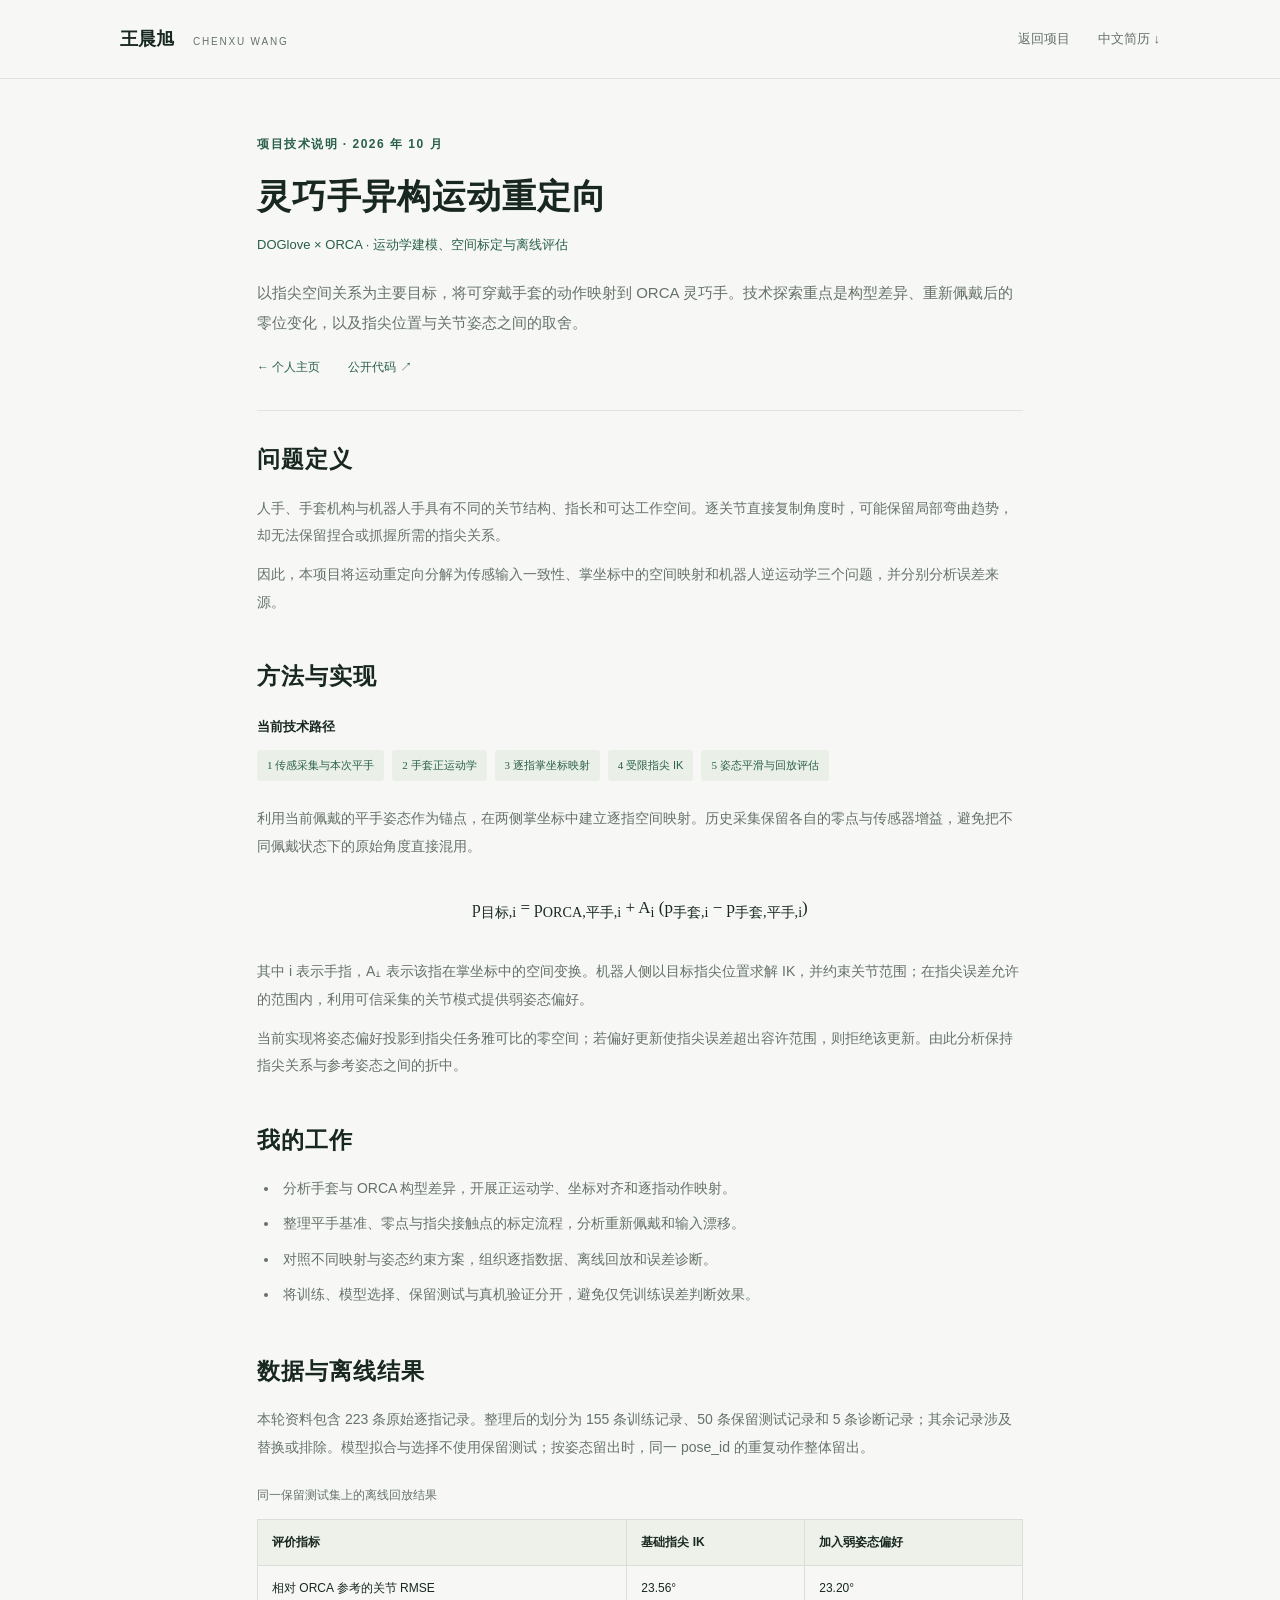
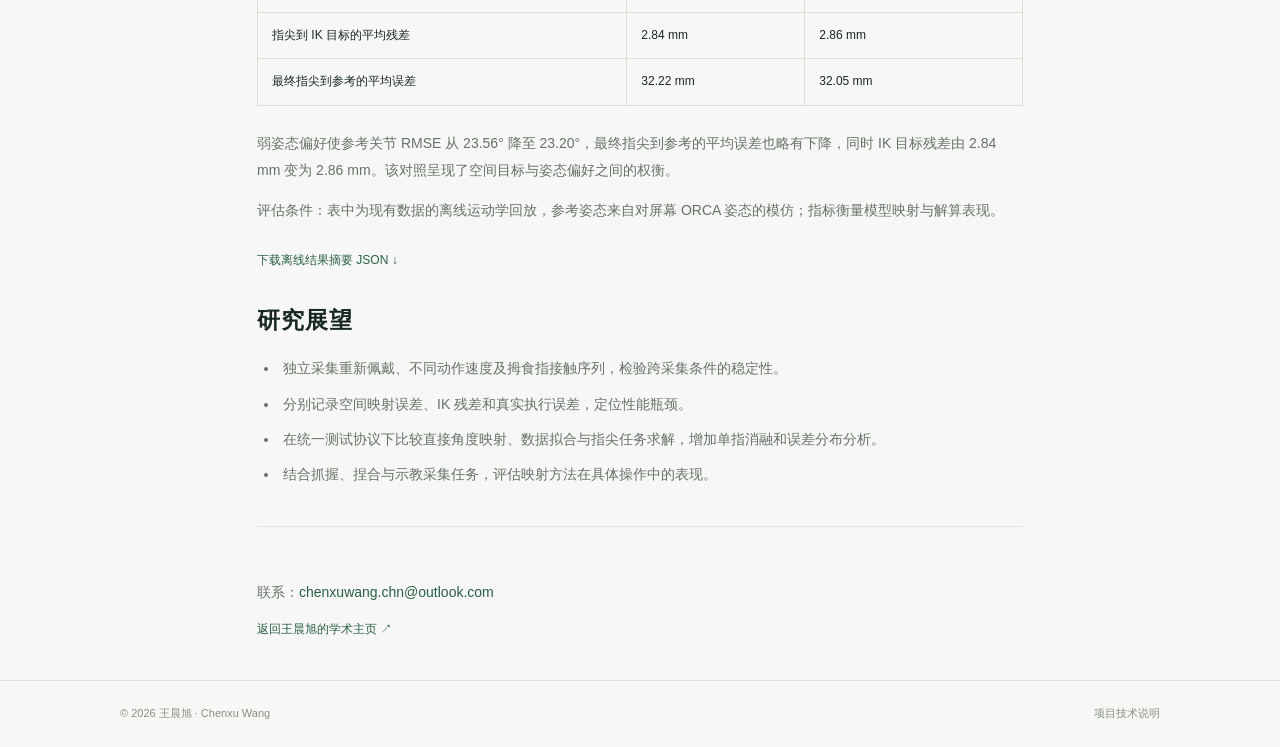
==== projects/dexterity.html @ 7e5b9cc9 "Expand academic portfolio with research notes and public source links" ====
<!doctype html><html lang="zh-CN"><head><meta charset="utf-8"><meta name="viewport" content="width=device-width,initial-scale=1"><title>灵巧手异构运动重定向 | 王晨旭</title><meta name="description" content="以指尖空间关系为主要目标，将可穿戴手套的动作映射到 ORCA 灵巧手。技术探索重点是构型差异、重新佩戴后的零位变化，以及指尖位置与关节姿态之间的取舍。"><link rel="stylesheet" href="../assets/style.css"><link rel="icon" href="../favicon.svg"><link rel="canonical" href="https://lucianwangchn.github.io/projects/dexterity.html"></head><body class="technical-page"><a class="skip-link" href="#main">跳转到正文</a><header><div class="container navigation"><a class="brand" href="../index.html">王晨旭 <span>CHENXU WANG</span></a><nav aria-label="项目导航"><a href="../index.html#projects">返回项目</a><a href="../Chenxu_Wang_Academic_CV.pdf" download="王晨旭_中文简历.pdf">中文简历 ↓</a></nav></div></header><main class="note-container" id="main"><div class="note-heading"><p class="eyebrow">项目技术说明 · 2026 年 10 月</p><h1>灵巧手异构运动重定向</h1><p class="note-subtitle">DOGlove × ORCA · 运动学建模、空间标定与离线评估</p><p class="note-abstract">以指尖空间关系为主要目标，将可穿戴手套的动作映射到 ORCA 灵巧手。技术探索重点是构型差异、重新佩戴后的零位变化，以及指尖位置与关节姿态之间的取舍。</p><div class="note-links"><a href="../index.html#projects">← 个人主页</a><a href="https://github.com/LucianWangChn/doglove-orca-retargeting" target="_blank" rel="noopener noreferrer">公开代码 ↗</a></div></div><section class="note-section"><h2>问题定义</h2><p>人手、手套机构与机器人手具有不同的关节结构、指长和可达工作空间。逐关节直接复制角度时，可能保留局部弯曲趋势，却无法保留捏合或抓握所需的指尖关系。</p><p>因此，本项目将运动重定向分解为传感输入一致性、掌坐标中的空间映射和机器人逆运动学三个问题，并分别分析误差来源。</p></section><section class="note-section"><h2>方法与实现</h2><div class="method-flow"><h3>当前技术路径</h3><ol><li>传感采集与本次平手</li><li>手套正运动学</li><li>逐指掌坐标映射</li><li>受限指尖 IK</li><li>姿态平滑与回放评估</li></ol></div><p>利用当前佩戴的平手姿态作为锚点，在两侧掌坐标中建立逐指空间映射。历史采集保留各自的零点与传感器增益，避免把不同佩戴状态下的原始角度直接混用。</p><div class="equation" aria-label="目标指尖等于机器人平手指尖加上线性变换后的手套指尖位移">p<sub>目标,i</sub> = p<sub>ORCA,平手,i</sub> + A<sub>i</sub> (p<sub>手套,i</sub> − p<sub>手套,平手,i</sub>)</div><p>其中 i 表示手指，Aᵢ 表示该指在掌坐标中的空间变换。机器人侧以目标指尖位置求解 IK，并约束关节范围；在指尖误差允许的范围内，利用可信采集的关节模式提供弱姿态偏好。</p><p>当前实现将姿态偏好投影到指尖任务雅可比的零空间；若偏好更新使指尖误差超出容许范围，则拒绝该更新。由此分析保持指尖关系与参考姿态之间的折中。</p></section><section class="note-section"><h2>我的工作</h2><ul><li>分析手套与 ORCA 构型差异，开展正运动学、坐标对齐和逐指动作映射。</li><li>整理平手基准、零点与指尖接触点的标定流程，分析重新佩戴和输入漂移。</li><li>对照不同映射与姿态约束方案，组织逐指数据、离线回放和误差诊断。</li><li>将训练、模型选择、保留测试与真机验证分开，避免仅凭训练误差判断效果。</li></ul></section><section class="note-section"><h2>数据与离线结果</h2><p>本轮资料包含 223 条原始逐指记录。整理后的划分为 155 条训练记录、50 条保留测试记录和 5 条诊断记录；其余记录涉及替换或排除。模型拟合与选择不使用保留测试；按姿态留出时，同一 pose_id 的重复动作整体留出。</p><div class="table-wrap"><table><caption>同一保留测试集上的离线回放结果</caption><thead><tr><th scope="col">评价指标</th><th scope="col">基础指尖 IK</th><th scope="col">加入弱姿态偏好</th></tr></thead><tbody><tr><th scope="row">相对 ORCA 参考的关节 RMSE</th><td>23.56°</td><td>23.20°</td></tr><tr><th scope="row">指尖到 IK 目标的平均残差</th><td>2.84 mm</td><td>2.86 mm</td></tr><tr><th scope="row">最终指尖到参考的平均误差</th><td>32.22 mm</td><td>32.05 mm</td></tr></tbody></table></div><p>弱姿态偏好使参考关节 RMSE 从 23.56° 降至 23.20°，最终指尖到参考的平均误差也略有下降，同时 IK 目标残差由 2.84 mm 变为 2.86 mm。该对照呈现了空间目标与姿态偏好之间的权衡。</p><p>评估条件：表中为现有数据的离线运动学回放，参考姿态来自对屏幕 ORCA 姿态的模仿；指标衡量模型映射与解算表现。</p><a class="text-link" href="dexterity-results.json" download>下载离线结果摘要 JSON ↓</a></section><section class="note-section"><h2>研究展望</h2><ul><li>独立采集重新佩戴、不同动作速度及拇食指接触序列，检验跨采集条件的稳定性。</li><li>分别记录空间映射误差、IK 残差和真实执行误差，定位性能瓶颈。</li><li>在统一测试协议下比较直接角度映射、数据拟合与指尖任务求解，增加单指消融和误差分布分析。</li><li>结合抓握、捏合与示教采集任务，评估映射方法在具体操作中的表现。</li></ul></section><section class="note-section note-end"><p>联系：<a href="mailto:chenxuwang.chn@outlook.com">chenxuwang.chn@outlook.com</a></p><a href="../index.html">返回王晨旭的学术主页 ↗</a></section></main><footer><div class="container"><span>© 2026 王晨旭 · Chenxu Wang</span><span>项目技术说明</span></div></footer></body></html>
---- assets/style.css ----
:root{--bg:#f7f8f5;--paper:#fff;--ink:#182820;--muted:#657169;--green:#295f49;--line:#dfe5de;--soft:#eaf0e8;--serif:"Noto Serif SC","Songti SC","SimSun",serif;--sans:"Microsoft YaHei","PingFang SC",-apple-system,BlinkMacSystemFont,"Segoe UI",sans-serif}
*{box-sizing:border-box}html{scroll-behavior:smooth;scroll-padding-top:100px}body{margin:0;color:var(--ink);background:var(--bg);font:15px/1.8 var(--sans);-webkit-font-smoothing:antialiased}a{color:var(--green);text-decoration:none}a:hover{color:#173e2f}a:focus-visible,summary:focus-visible{outline:3px solid #6b917a;outline-offset:5px}img{display:block;max-width:100%}.container{max-width:1136px;margin:auto;padding:0 48px}.skip-link{position:fixed;top:-80px;left:12px;padding:8px 18px;background:#fff;z-index:30}.skip-link:focus{top:12px}header{position:sticky;top:0;z-index:20;background:rgba(247,248,245,.96);border-bottom:1px solid var(--line);backdrop-filter:blur(14px)}.navigation{height:78px;display:flex;align-items:center;justify-content:space-between;gap:25px}.brand{font-size:18px;font-weight:700;color:var(--ink);white-space:nowrap}.brand span{font-size:10px;font-weight:500;letter-spacing:1.8px;margin-left:14px;color:var(--muted)}nav{display:flex;gap:28px;align-items:center}nav a{font-size:13px;color:var(--muted)}.nav-cv{border:1px solid #bccbbf;padding:6px 13px;border-radius:4px;color:var(--green)}
.hero{display:grid;grid-template-columns:minmax(0,1fr) 224px;gap:80px;align-items:center;padding:76px 0 52px}.eyebrow{font-size:12px;font-weight:600;color:var(--green);letter-spacing:1.5px;margin:0 0 16px}.hero .eyebrow{display:flex;align-items:center;gap:9px}.status-dot{height:7px;width:7px;border-radius:100%;background:#427d57}h1{font:600 clamp(45px,5vw,62px)/1.25 var(--serif);letter-spacing:3px;margin:0 0 26px}h1 span{display:block;font:400 18px/1.4 Georgia,serif;letter-spacing:1px;margin-top:14px;color:var(--muted)}.hero-title{font-size:20px;line-height:1.6;font-weight:500;margin:0 0 14px}.intro{max-width:590px;color:var(--muted);margin:0;line-height:1.95}.interest-tags{display:flex;flex-wrap:wrap;gap:10px;margin:22px 0 30px}.interest-tags span{font-size:12px;padding:3px 11px;border-radius:3px;background:var(--soft);color:#4b6453}.hero-actions{display:flex;gap:12px;align-items:center;flex-wrap:wrap}.button{display:inline-flex;align-items:center;justify-content:center;gap:24px;min-height:45px;padding:8px 19px;border:1px solid #c8d3c8;border-radius:4px;font-size:13px;font-weight:500;transition:background .2s}.button:hover{background:#eaf0e8}.primary{background:var(--green);border-color:var(--green);color:white}.primary:hover{background:#1c4936;color:white}.email-link{font-size:13px;margin-left:7px}.portrait{margin:0;align-self:center}.portrait img{width:224px;height:290px;object-fit:cover;object-position:center 15%;border-radius:5px;filter:saturate(.85)}.portrait figcaption{display:flex;justify-content:space-between;font-size:10px;color:var(--muted);padding-top:12px;letter-spacing:1px}
.academic-strip{display:grid;grid-template-columns:repeat(3,1fr);padding:24px 0;border-top:1px solid var(--line);border-bottom:1px solid var(--line)}.academic-strip>div{padding-left:38px;border-left:1px solid var(--line)}.academic-strip>div:first-child{padding-left:0;border-left:0}.academic-strip strong{font:500 35px/1.3 Georgia,serif;color:var(--green)}.academic-strip strong span{font-size:19px;color:#7b867b}.academic-strip p{font-size:12px;color:var(--muted);margin:7px 0 0;letter-spacing:.5px}
.section{padding:68px 0 0;scroll-margin-top:100px}.section-heading{margin-bottom:28px}.section-heading .eyebrow{margin-bottom:10px}h2{font:600 28px/1.45 var(--serif);letter-spacing:1px;margin:0}h3{font-size:17px;font-weight:600;line-height:1.6;margin:0}.about-section{display:grid;grid-template-columns:34% 1fr;gap:40px}.about-copy p{color:var(--muted);margin:0 0 14px;line-height:1.95}.education-line{display:flex;justify-content:space-between;align-items:start;border-bottom:1px solid var(--line);padding-bottom:20px;gap:20px}.education-line p{color:var(--muted);margin:4px 0 0;font-size:13px}.education-line>span{font-size:12px;color:var(--muted);padding-top:4px}.study-grid{display:grid;grid-template-columns:1fr .8fr 1.25fr;gap:30px;padding-top:24px}.study-grid h3{font-size:13px}.study-grid p{font-size:13px;color:var(--muted);margin:8px 0 0;line-height:1.95}.study-grid strong{color:var(--ink);font-weight:600}.inline-heading{display:flex;justify-content:space-between;align-items:end;gap:20px}.section-note{font-size:12px;color:var(--muted);margin:0 0 5px}
.projects{display:grid;grid-template-columns:1fr 1fr;gap:24px}.project{border:1px solid var(--line);background:var(--paper);border-radius:6px;overflow:hidden;min-width:0}.project-media{background:#e6ebe4;overflow:hidden;aspect-ratio:16/10}.project-media img{height:100%;width:100%;object-fit:cover;transition:transform .3s}.project:hover .project-media img{transform:scale(1.025)}.project-body{padding:26px 28px}.project-top{display:flex;justify-content:space-between;gap:10px;align-items:center;margin-bottom:10px}.category{font-size:11px;color:var(--green);letter-spacing:.5px}.project-number{font:13px Georgia,serif;color:#9ca99d}.project h3{font-size:23px;font-family:var(--serif)}.project-subtitle{font-size:12px;color:#879287;margin:4px 0 14px}.award{display:inline-block;padding:3px 9px;background:#f2eedf;color:#76613a;border-radius:3px;font-size:11px;line-height:1.75}.research-status{font-size:11px;color:var(--green)}.project-description{font-size:13px;line-height:1.95;color:var(--muted);margin:18px 0 13px}.tech{font-size:11px;line-height:1.9;color:#7a8a7d;margin:0}details{border-top:1px solid #edf0eb;padding-top:12px;margin-top:17px}summary{font-size:12px;color:var(--green);cursor:pointer}details p{font-size:12px;color:var(--muted);line-height:1.9;margin:12px 0 0}.text-link{display:inline-block;font-size:12px;margin-top:14px}.project:first-child{grid-column:1/-1;display:grid;grid-template-columns:36% 1fr}.project:first-child .project-media{aspect-ratio:auto;background:#19221e;min-height:438px;display:flex;align-items:center;justify-content:center}.project:first-child .project-media img{object-fit:contain;width:100%;height:438px}.project:first-child .project-body{display:flex;flex-direction:column;justify-content:center;padding:36px 42px}.project:first-child h3{font-size:29px}.project:first-child .project-description{font-size:14px}.project:first-child:hover .project-media img{transform:none}
.honor-list{border-top:1px solid var(--line)}.honor-row{display:grid;grid-template-columns:85px minmax(0,1fr) 65px;gap:25px;align-items:center;padding:24px 0;border-bottom:1px solid var(--line)}.honor-row h3{font-size:15px}.honor-row p{font-size:12px;color:var(--muted);line-height:1.9;margin:5px 0 0}.honor-row>strong{font-size:14px;font-weight:600;text-align:right;color:var(--green)}.honor-level{font-size:11px;color:var(--muted);border:1px solid #d7dfd4;border-radius:3px;padding:3px 9px;justify-self:start}.national{color:#7a6238;border-color:#ddd1b4;background:#f6f1e4}.competition-progress{display:flex;gap:25px;align-items:start;padding-top:28px}.progress-label{color:var(--green);background:var(--soft);padding:3px 9px;font-size:11px;border-radius:3px;white-space:nowrap}.competition-progress h3{font-size:15px}.competition-progress p{margin:5px 0 0;color:var(--muted);font-size:12px}.contact-section{margin-top:74px;padding:42px 0;display:flex;align-items:center;justify-content:space-between;gap:35px;border-top:1px solid var(--line)}.contact-section h2{font-size:22px;margin-bottom:15px}.contact-email{font-size:13px;overflow-wrap:anywhere}.download-links{display:flex;flex-direction:column;align-items:start;flex-shrink:0}.download-links .text-link{margin-top:10px}footer{border-top:1px solid var(--line);font-size:11px;color:#859083}footer .container{display:flex;justify-content:space-between;gap:20px;padding-top:23px;padding-bottom:23px}
@media(min-width:1400px){.hero{padding-top:90px;padding-bottom:64px}}@media(max-width:900px){.container{padding:0 30px}.hero{gap:38px;grid-template-columns:minmax(0,1fr) 190px}.portrait img{width:190px;height:260px}.brand span{display:none}nav{gap:20px}.about-section{grid-template-columns:1fr;gap:0}.study-grid{grid-template-columns:1fr 1fr}.study-grid>div:last-child{grid-column:1/-1}.project-body{padding:22px}.project:first-child .project-body{padding:30px}.honor-row{gap:16px}.contact-section h2{font-size:20px}}
@media(max-width:600px){html{scroll-padding-top:105px}.container{padding:0 22px}.navigation{height:auto;min-height:92px;flex-direction:column;justify-content:center;gap:8px;padding-top:10px;padding-bottom:10px}.brand{font-size:17px}.brand span{display:inline;font-size:9px}nav{gap:21px;width:100%;justify-content:center}nav a{font-size:12px}.nav-cv{padding:3px 9px}.hero{padding:38px 0 30px;grid-template-columns:minmax(0,1fr) 82px;gap:12px;align-items:start}.hero-copy{grid-column:1/-1;grid-row:1}.hero .eyebrow{font-size:10px;letter-spacing:.6px;max-width:calc(100% - 90px)}h1{font-size:43px;margin-bottom:32px;max-width:calc(100% - 90px)}h1 span{font-size:14px;margin-top:10px}.portrait{grid-row:1;grid-column:2;margin-top:35px;align-self:start;z-index:1}.portrait img{width:82px;height:106px}.portrait figcaption{display:none}.hero-title{font-size:17px}.intro{font-size:13px}.interest-tags{gap:7px;margin:18px 0 22px}.interest-tags span{font-size:10px;padding:3px 8px}.hero-actions{gap:9px}.button{font-size:12px;padding:7px 13px;gap:17px;min-height:41px}.email-link{margin-left:0;font-size:12px}.academic-strip{padding:19px 0;gap:10px}.academic-strip>div{padding-left:12px}.academic-strip strong{font-size:26px}.academic-strip strong span{font-size:12px}.academic-strip p{font-size:10px;letter-spacing:0;line-height:1.6;min-height:32px}.section{padding-top:43px}.section-heading{margin-bottom:20px}.eyebrow{font-size:10px;margin-bottom:10px}h2{font-size:24px}.about-copy p{font-size:13px}.education-line{flex-direction:column;gap:6px}.study-grid{gap:18px}.study-grid p{font-size:12px}.inline-heading{display:block}.section-note{margin-top:10px;font-size:11px}.projects{grid-template-columns:1fr;gap:20px}.project:first-child{display:block}.project:first-child .project-media{min-height:0;height:350px}.project:first-child .project-media img{height:350px;width:100%;object-fit:contain}.project:first-child .project-body{padding:24px}.project:first-child h3{font-size:24px}.project:first-child .project-description{font-size:13px}.project-body{padding:24px}.project h3{font-size:22px}.honor-row{grid-template-columns:70px minmax(0,1fr) 47px;gap:10px;padding:20px 0}.honor-row h3{font-size:13px}.honor-row p{font-size:11px}.honor-row>strong{font-size:12px}.honor-level{font-size:10px;padding:3px 6px}.competition-progress{gap:15px}.competition-progress h3{font-size:13px}.competition-progress p{font-size:11px}.contact-section{flex-direction:column;align-items:start;margin-top:48px;padding:30px 0;gap:22px}.contact-section h2{font-size:20px}.contact-email{font-size:12px}.download-links{width:100%}footer .container{font-size:10px;padding-top:18px;padding-bottom:18px}}
@media(prefers-reduced-motion:reduce){html{scroll-behavior:auto}*{transition:none!important}}
.academic-honor{display:flex;gap:22px;align-items:center;margin-bottom:22px}.academic-honor h3{font-size:17px}
.research-intro{font-size:13px;color:var(--muted);margin:-6px 0 24px}.research-grid{display:grid;grid-template-columns:repeat(3,minmax(0,1fr));gap:28px}.research-grid article{border-top:2px solid #c6d5c8;padding-top:17px}.research-grid h3{font-size:15px}.research-grid p{font-size:13px;line-height:1.95;color:var(--muted);margin:12px 0}.research-grid span{font-size:11px;color:var(--green)}.technical-link{margin-right:22px}.source-link{margin-right:20px}.additional-honors{margin-top:18px;border-top:0}.additional-honors summary{font-size:13px}.additional-honors ul{list-style:none;margin:18px 0 8px;padding:0}.additional-honors li{display:flex;justify-content:space-between;gap:24px;padding:9px 0;font-size:12px;color:var(--muted);border-bottom:1px solid #e7ebe4}.additional-honors strong{font-weight:500;white-space:nowrap;color:var(--green)}.note-container{max-width:850px;padding:0 42px;margin:auto}.note-heading{padding:55px 0 32px;border-bottom:1px solid var(--line)}.note-heading h1{font:600 34px/1.45 var(--serif);letter-spacing:1px;margin:0 0 12px;max-width:none}.note-subtitle{font-size:13px;color:var(--green);margin:0 0 22px}.note-abstract{font-size:15px;color:var(--muted);line-height:1.95}.note-links{display:flex;gap:28px;font-size:12px;margin-top:20px}.note-section{padding:32px 0 0}.note-section h2{font-size:23px;margin-bottom:18px}.note-section>p,.note-section li{font-size:14px;color:var(--muted);line-height:1.95}.note-section p{margin:12px 0}.note-section ul{padding-left:22px}.note-section li{padding-left:4px;margin:8px 0}.method-flow{margin:24px 0}.method-flow h3{font-size:13px;margin-bottom:12px}.method-flow ol{display:flex;flex-wrap:wrap;list-style:none;gap:8px;padding:0;margin:0;counter-reset:method}.method-flow li{counter-increment:method;padding:5px 10px;background:var(--soft);border-radius:3px;color:var(--green);font-size:11px;margin:0}.method-flow li:before{content:counter(method) '  ';font:11px Georgia,serif}.equation{font:17px/1.9 Georgia,var(--serif);padding:20px 0;text-align:center;overflow-wrap:anywhere}.table-wrap{overflow:auto;margin:24px 0}.table-wrap table{border-collapse:collapse;width:100%;font-size:12px;text-align:left}.table-wrap caption{text-align:left;font-size:12px;color:var(--muted);padding-bottom:12px}.table-wrap th,.table-wrap td{border:1px solid #d9ded6;padding:12px 14px}.table-wrap thead{background:#edf1e9}.table-wrap tbody th{font-weight:400}.table-wrap tbody td{white-space:nowrap}.note-end{padding:40px 0;border-top:1px solid var(--line);margin-top:38px;font-size:12px}
@media(max-width:600px){.research-grid{grid-template-columns:1fr;gap:22px}.research-grid h3{font-size:14px}.additional-honors li{font-size:11px;gap:12px}.additional-honors li span{flex:1;min-width:0}.note-container{padding:0 22px}.note-heading{padding-top:32px}.note-heading h1{font-size:27px;max-width:none}.note-subtitle{font-size:11px}.note-abstract{font-size:13px}.note-section h2{font-size:21px}.note-section>p,.note-section li{font-size:13px}.equation{font-size:14px;text-align:left}.table-wrap th,.table-wrap td{padding:9px 8px;font-size:10px}.method-flow li{font-size:10px}.hero-title{font-size:15px;line-height:1.8}}
@media print{header,.hero-actions,.download-links,footer,.contact-section{display:none}body{background:#fff}.container{max-width:none;padding:0}.hero{padding-top:0}.section{padding-top:24px}.project{break-inside:avoid}.project-media{max-height:160px}.project:first-child .project-media,.project:first-child .project-media img{height:230px;min-height:0}details{display:none}a{color:inherit}}
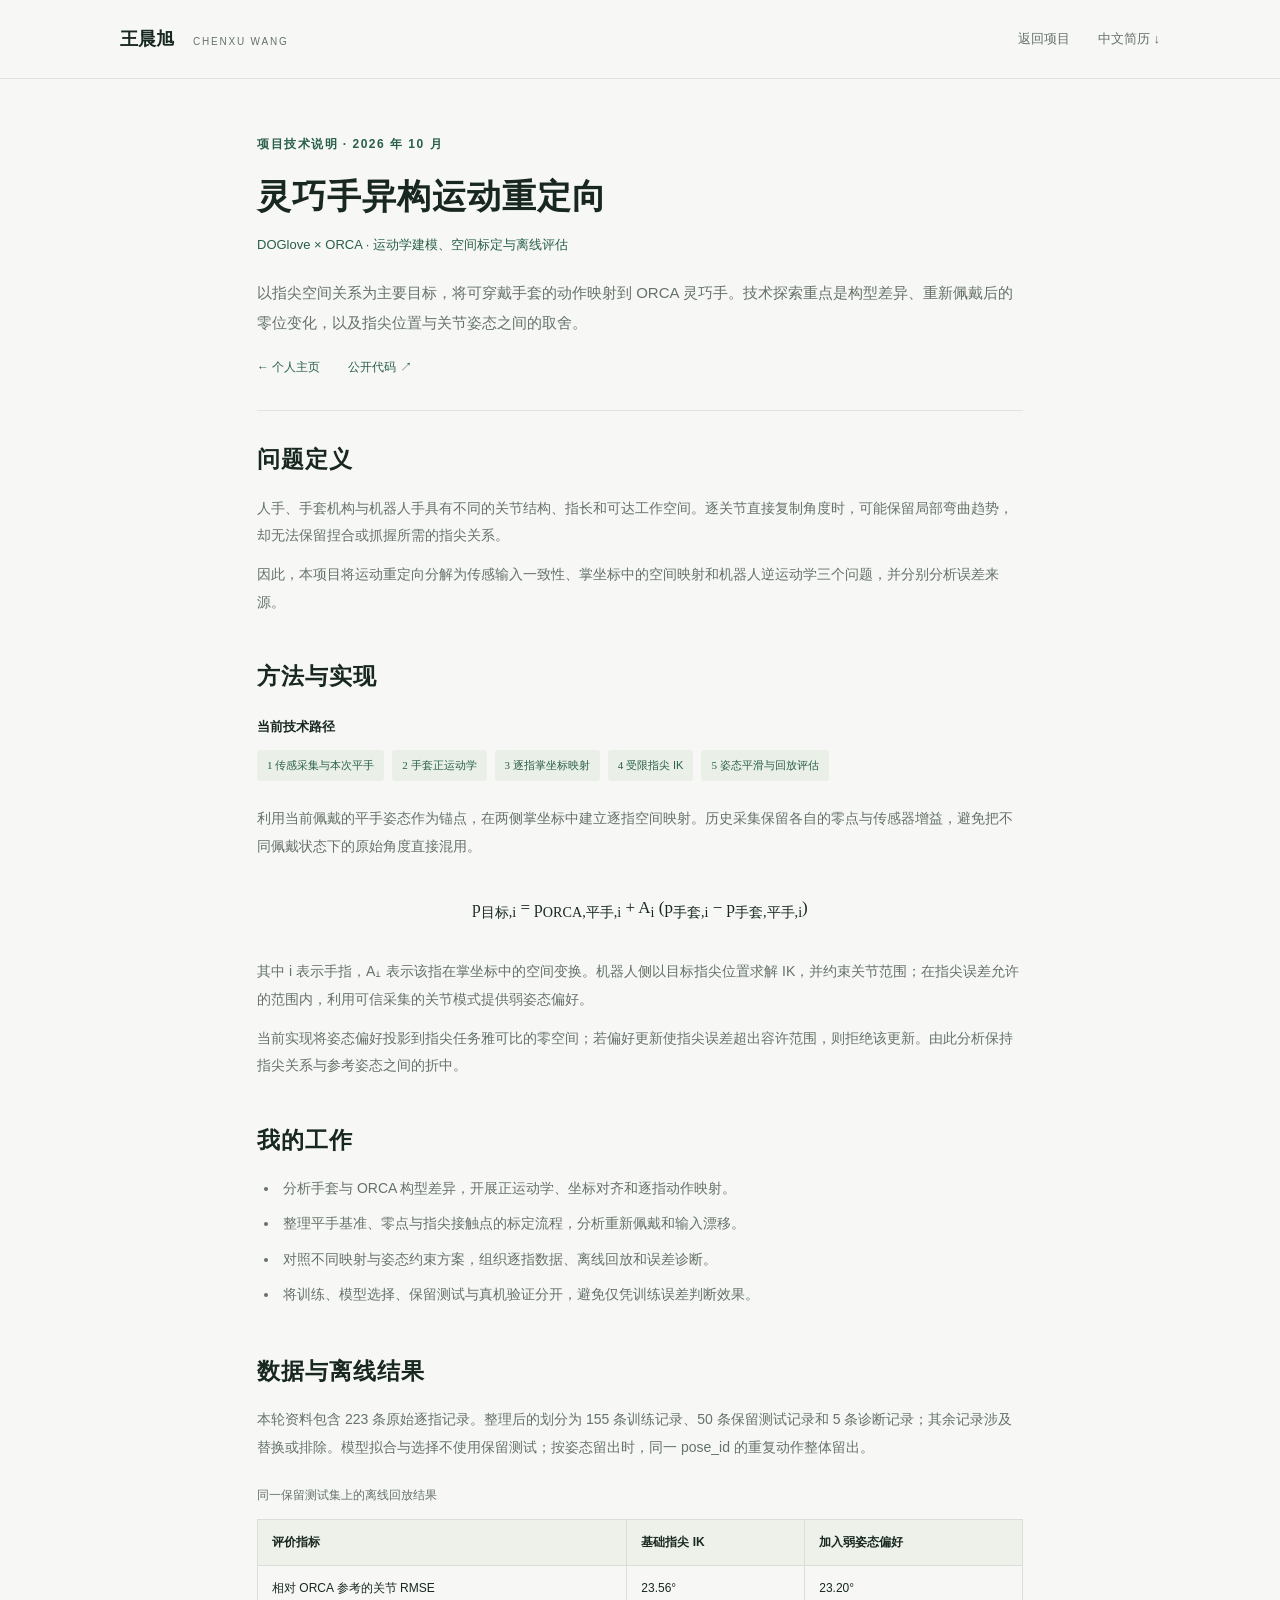
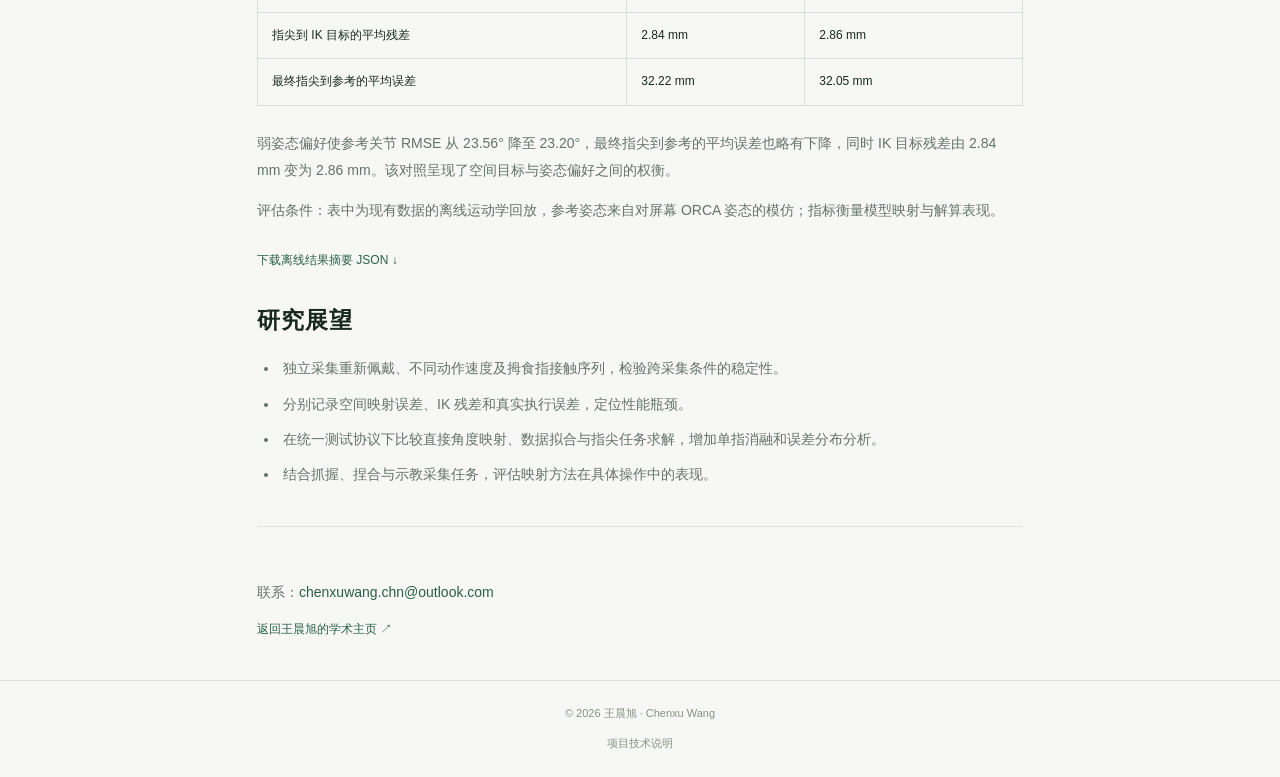
==== commit 16fb536b: "feat: publish selected resume PDF and refresh download links" ====
--- a/projects/dexterity.html
+++ b/projects/dexterity.html
@@ -1 +1 @@
-<!doctype html><html lang="zh-CN"><head><meta charset="utf-8"><meta name="viewport" content="width=device-width,initial-scale=1"><title>灵巧手异构运动重定向 | 王晨旭</title><meta name="description" content="以指尖空间关系为主要目标，将可穿戴手套的动作映射到 ORCA 灵巧手。技术探索重点是构型差异、重新佩戴后的零位变化，以及指尖位置与关节姿态之间的取舍。"><link rel="stylesheet" href="../assets/style.css"><link rel="icon" href="../favicon.svg"><link rel="canonical" href="https://lucianwangchn.github.io/projects/dexterity.html"></head><body class="technical-page"><a class="skip-link" href="#main">跳转到正文</a><header><div class="container navigation"><a class="brand" href="../index.html">王晨旭 <span>CHENXU WANG</span></a><nav aria-label="项目导航"><a href="../index.html#projects">返回项目</a><a href="../Chenxu_Wang_Academic_CV.pdf" download="王晨旭_中文简历.pdf">中文简历 ↓</a></nav></div></header><main class="note-container" id="main"><div class="note-heading"><p class="eyebrow">项目技术说明 · 2026 年 10 月</p><h1>灵巧手异构运动重定向</h1><p class="note-subtitle">DOGlove × ORCA · 运动学建模、空间标定与离线评估</p><p class="note-abstract">以指尖空间关系为主要目标，将可穿戴手套的动作映射到 ORCA 灵巧手。技术探索重点是构型差异、重新佩戴后的零位变化，以及指尖位置与关节姿态之间的取舍。</p><div class="note-links"><a href="../index.html#projects">← 个人主页</a><a href="https://github.com/LucianWangChn/doglove-orca-retargeting" target="_blank" rel="noopener noreferrer">公开代码 ↗</a></div></div><section class="note-section"><h2>问题定义</h2><p>人手、手套机构与机器人手具有不同的关节结构、指长和可达工作空间。逐关节直接复制角度时，可能保留局部弯曲趋势，却无法保留捏合或抓握所需的指尖关系。</p><p>因此，本项目将运动重定向分解为传感输入一致性、掌坐标中的空间映射和机器人逆运动学三个问题，并分别分析误差来源。</p></section><section class="note-section"><h2>方法与实现</h2><div class="method-flow"><h3>当前技术路径</h3><ol><li>传感采集与本次平手</li><li>手套正运动学</li><li>逐指掌坐标映射</li><li>受限指尖 IK</li><li>姿态平滑与回放评估</li></ol></div><p>利用当前佩戴的平手姿态作为锚点，在两侧掌坐标中建立逐指空间映射。历史采集保留各自的零点与传感器增益，避免把不同佩戴状态下的原始角度直接混用。</p><div class="equation" aria-label="目标指尖等于机器人平手指尖加上线性变换后的手套指尖位移">p<sub>目标,i</sub> = p<sub>ORCA,平手,i</sub> + A<sub>i</sub> (p<sub>手套,i</sub> − p<sub>手套,平手,i</sub>)</div><p>其中 i 表示手指，Aᵢ 表示该指在掌坐标中的空间变换。机器人侧以目标指尖位置求解 IK，并约束关节范围；在指尖误差允许的范围内，利用可信采集的关节模式提供弱姿态偏好。</p><p>当前实现将姿态偏好投影到指尖任务雅可比的零空间；若偏好更新使指尖误差超出容许范围，则拒绝该更新。由此分析保持指尖关系与参考姿态之间的折中。</p></section><section class="note-section"><h2>我的工作</h2><ul><li>分析手套与 ORCA 构型差异，开展正运动学、坐标对齐和逐指动作映射。</li><li>整理平手基准、零点与指尖接触点的标定流程，分析重新佩戴和输入漂移。</li><li>对照不同映射与姿态约束方案，组织逐指数据、离线回放和误差诊断。</li><li>将训练、模型选择、保留测试与真机验证分开，避免仅凭训练误差判断效果。</li></ul></section><section class="note-section"><h2>数据与离线结果</h2><p>本轮资料包含 223 条原始逐指记录。整理后的划分为 155 条训练记录、50 条保留测试记录和 5 条诊断记录；其余记录涉及替换或排除。模型拟合与选择不使用保留测试；按姿态留出时，同一 pose_id 的重复动作整体留出。</p><div class="table-wrap"><table><caption>同一保留测试集上的离线回放结果</caption><thead><tr><th scope="col">评价指标</th><th scope="col">基础指尖 IK</th><th scope="col">加入弱姿态偏好</th></tr></thead><tbody><tr><th scope="row">相对 ORCA 参考的关节 RMSE</th><td>23.56°</td><td>23.20°</td></tr><tr><th scope="row">指尖到 IK 目标的平均残差</th><td>2.84 mm</td><td>2.86 mm</td></tr><tr><th scope="row">最终指尖到参考的平均误差</th><td>32.22 mm</td><td>32.05 mm</td></tr></tbody></table></div><p>弱姿态偏好使参考关节 RMSE 从 23.56° 降至 23.20°，最终指尖到参考的平均误差也略有下降，同时 IK 目标残差由 2.84 mm 变为 2.86 mm。该对照呈现了空间目标与姿态偏好之间的权衡。</p><p>评估条件：表中为现有数据的离线运动学回放，参考姿态来自对屏幕 ORCA 姿态的模仿；指标衡量模型映射与解算表现。</p><a class="text-link" href="dexterity-results.json" download>下载离线结果摘要 JSON ↓</a></section><section class="note-section"><h2>研究展望</h2><ul><li>独立采集重新佩戴、不同动作速度及拇食指接触序列，检验跨采集条件的稳定性。</li><li>分别记录空间映射误差、IK 残差和真实执行误差，定位性能瓶颈。</li><li>在统一测试协议下比较直接角度映射、数据拟合与指尖任务求解，增加单指消融和误差分布分析。</li><li>结合抓握、捏合与示教采集任务，评估映射方法在具体操作中的表现。</li></ul></section><section class="note-section note-end"><p>联系：<a href="mailto:chenxuwang.chn@outlook.com">chenxuwang.chn@outlook.com</a></p><a href="../index.html">返回王晨旭的学术主页 ↗</a></section></main><footer><div class="container"><span>© 2026 王晨旭 · Chenxu Wang</span><span>项目技术说明</span></div></footer></body></html>+<!doctype html><html lang="zh-CN"><head><meta charset="utf-8"><meta name="viewport" content="width=device-width,initial-scale=1"><title>灵巧手异构运动重定向 | 王晨旭</title><meta name="description" content="以指尖空间关系为主要目标，将可穿戴手套的动作映射到 ORCA 灵巧手。技术探索重点是构型差异、重新佩戴后的零位变化，以及指尖位置与关节姿态之间的取舍。"><link rel="stylesheet" href="../assets/style.css"><link rel="icon" href="../favicon.svg"><link rel="canonical" href="https://lucianwangchn.github.io/projects/dexterity.html"></head><body class="technical-page"><a class="skip-link" href="#main">跳转到正文</a><header><div class="container navigation"><a class="brand" href="../index.html">王晨旭 <span>CHENXU WANG</span></a><nav aria-label="项目导航"><a href="../index.html#projects">返回项目</a><a href="../Chenxu_Wang_Academic_CV.pdf?v=20261014" download="王晨旭简历_北京理工大学.pdf">中文简历 ↓</a></nav></div></header><main class="note-container" id="main"><div class="note-heading"><p class="eyebrow">项目技术说明 · 2026 年 10 月</p><h1>灵巧手异构运动重定向</h1><p class="note-subtitle">DOGlove × ORCA · 运动学建模、空间标定与离线评估</p><p class="note-abstract">以指尖空间关系为主要目标，将可穿戴手套的动作映射到 ORCA 灵巧手。技术探索重点是构型差异、重新佩戴后的零位变化，以及指尖位置与关节姿态之间的取舍。</p><div class="note-links"><a href="../index.html#projects">← 个人主页</a><a href="https://github.com/LucianWangChn/doglove-orca-retargeting" target="_blank" rel="noopener noreferrer">公开代码 ↗</a></div></div><section class="note-section"><h2>问题定义</h2><p>人手、手套机构与机器人手具有不同的关节结构、指长和可达工作空间。逐关节直接复制角度时，可能保留局部弯曲趋势，却无法保留捏合或抓握所需的指尖关系。</p><p>因此，本项目将运动重定向分解为传感输入一致性、掌坐标中的空间映射和机器人逆运动学三个问题，并分别分析误差来源。</p></section><section class="note-section"><h2>方法与实现</h2><div class="method-flow"><h3>当前技术路径</h3><ol><li>传感采集与本次平手</li><li>手套正运动学</li><li>逐指掌坐标映射</li><li>受限指尖 IK</li><li>姿态平滑与回放评估</li></ol></div><p>利用当前佩戴的平手姿态作为锚点，在两侧掌坐标中建立逐指空间映射。历史采集保留各自的零点与传感器增益，避免把不同佩戴状态下的原始角度直接混用。</p><div class="equation" aria-label="目标指尖等于机器人平手指尖加上线性变换后的手套指尖位移">p<sub>目标,i</sub> = p<sub>ORCA,平手,i</sub> + A<sub>i</sub> (p<sub>手套,i</sub> − p<sub>手套,平手,i</sub>)</div><p>其中 i 表示手指，Aᵢ 表示该指在掌坐标中的空间变换。机器人侧以目标指尖位置求解 IK，并约束关节范围；在指尖误差允许的范围内，利用可信采集的关节模式提供弱姿态偏好。</p><p>当前实现将姿态偏好投影到指尖任务雅可比的零空间；若偏好更新使指尖误差超出容许范围，则拒绝该更新。由此分析保持指尖关系与参考姿态之间的折中。</p></section><section class="note-section"><h2>我的工作</h2><ul><li>分析手套与 ORCA 构型差异，开展正运动学、坐标对齐和逐指动作映射。</li><li>整理平手基准、零点与指尖接触点的标定流程，分析重新佩戴和输入漂移。</li><li>对照不同映射与姿态约束方案，组织逐指数据、离线回放和误差诊断。</li><li>将训练、模型选择、保留测试与真机验证分开，避免仅凭训练误差判断效果。</li></ul></section><section class="note-section"><h2>数据与离线结果</h2><p>本轮资料包含 223 条原始逐指记录。整理后的划分为 155 条训练记录、50 条保留测试记录和 5 条诊断记录；其余记录涉及替换或排除。模型拟合与选择不使用保留测试；按姿态留出时，同一 pose_id 的重复动作整体留出。</p><div class="table-wrap"><table><caption>同一保留测试集上的离线回放结果</caption><thead><tr><th scope="col">评价指标</th><th scope="col">基础指尖 IK</th><th scope="col">加入弱姿态偏好</th></tr></thead><tbody><tr><th scope="row">相对 ORCA 参考的关节 RMSE</th><td>23.56°</td><td>23.20°</td></tr><tr><th scope="row">指尖到 IK 目标的平均残差</th><td>2.84 mm</td><td>2.86 mm</td></tr><tr><th scope="row">最终指尖到参考的平均误差</th><td>32.22 mm</td><td>32.05 mm</td></tr></tbody></table></div><p>弱姿态偏好使参考关节 RMSE 从 23.56° 降至 23.20°，最终指尖到参考的平均误差也略有下降，同时 IK 目标残差由 2.84 mm 变为 2.86 mm。该对照呈现了空间目标与姿态偏好之间的权衡。</p><p>评估条件：表中为现有数据的离线运动学回放，参考姿态来自对屏幕 ORCA 姿态的模仿；指标衡量模型映射与解算表现。</p><a class="text-link" href="dexterity-results.json" download>下载离线结果摘要 JSON ↓</a></section><section class="note-section"><h2>研究展望</h2><ul><li>独立采集重新佩戴、不同动作速度及拇食指接触序列，检验跨采集条件的稳定性。</li><li>分别记录空间映射误差、IK 残差和真实执行误差，定位性能瓶颈。</li><li>在统一测试协议下比较直接角度映射、数据拟合与指尖任务求解，增加单指消融和误差分布分析。</li><li>结合抓握、捏合与示教采集任务，评估映射方法在具体操作中的表现。</li></ul></section><section class="note-section note-end"><p>联系：<a href="mailto:chenxuwang.chn@outlook.com">chenxuwang.chn@outlook.com</a></p><a href="../index.html">返回王晨旭的学术主页 ↗</a></section></main><footer><div class="container"><span>© 2026 王晨旭 · Chenxu Wang</span><span>项目技术说明</span></div></footer></body></html>
--- a/assets/style.css
+++ b/assets/style.css
@@ -1,6 +1,6 @@
 :root{--bg:#f7f8f5;--paper:#fff;--ink:#182820;--muted:#657169;--green:#295f49;--line:#dfe5de;--soft:#eaf0e8;--serif:"Noto Serif SC","Songti SC","SimSun",serif;--sans:"Microsoft YaHei","PingFang SC",-apple-system,BlinkMacSystemFont,"Segoe UI",sans-serif}
 *{box-sizing:border-box}html{scroll-behavior:smooth;scroll-padding-top:100px}body{margin:0;color:var(--ink);background:var(--bg);font:15px/1.8 var(--sans);-webkit-font-smoothing:antialiased}a{color:var(--green);text-decoration:none}a:hover{color:#173e2f}a:focus-visible,summary:focus-visible{outline:3px solid #6b917a;outline-offset:5px}img{display:block;max-width:100%}.container{max-width:1136px;margin:auto;padding:0 48px}.skip-link{position:fixed;top:-80px;left:12px;padding:8px 18px;background:#fff;z-index:30}.skip-link:focus{top:12px}header{position:sticky;top:0;z-index:20;background:rgba(247,248,245,.96);border-bottom:1px solid var(--line);backdrop-filter:blur(14px)}.navigation{height:78px;display:flex;align-items:center;justify-content:space-between;gap:25px}.brand{font-size:18px;font-weight:700;color:var(--ink);white-space:nowrap}.brand span{font-size:10px;font-weight:500;letter-spacing:1.8px;margin-left:14px;color:var(--muted)}nav{display:flex;gap:28px;align-items:center}nav a{font-size:13px;color:var(--muted)}.nav-cv{border:1px solid #bccbbf;padding:6px 13px;border-radius:4px;color:var(--green)}
-.hero{display:grid;grid-template-columns:minmax(0,1fr) 224px;gap:80px;align-items:center;padding:76px 0 52px}.eyebrow{font-size:12px;font-weight:600;color:var(--green);letter-spacing:1.5px;margin:0 0 16px}.hero .eyebrow{display:flex;align-items:center;gap:9px}.status-dot{height:7px;width:7px;border-radius:100%;background:#427d57}h1{font:600 clamp(45px,5vw,62px)/1.25 var(--serif);letter-spacing:3px;margin:0 0 26px}h1 span{display:block;font:400 18px/1.4 Georgia,serif;letter-spacing:1px;margin-top:14px;color:var(--muted)}.hero-title{font-size:20px;line-height:1.6;font-weight:500;margin:0 0 14px}.intro{max-width:590px;color:var(--muted);margin:0;line-height:1.95}.interest-tags{display:flex;flex-wrap:wrap;gap:10px;margin:22px 0 30px}.interest-tags span{font-size:12px;padding:3px 11px;border-radius:3px;background:var(--soft);color:#4b6453}.hero-actions{display:flex;gap:12px;align-items:center;flex-wrap:wrap}.button{display:inline-flex;align-items:center;justify-content:center;gap:24px;min-height:45px;padding:8px 19px;border:1px solid #c8d3c8;border-radius:4px;font-size:13px;font-weight:500;transition:background .2s}.button:hover{background:#eaf0e8}.primary{background:var(--green);border-color:var(--green);color:white}.primary:hover{background:#1c4936;color:white}.email-link{font-size:13px;margin-left:7px}.portrait{margin:0;align-self:center}.portrait img{width:224px;height:290px;object-fit:cover;object-position:center 15%;border-radius:5px;filter:saturate(.85)}.portrait figcaption{display:flex;justify-content:space-between;font-size:10px;color:var(--muted);padding-top:12px;letter-spacing:1px}
+.hero{display:grid;grid-template-columns:minmax(0,1fr) 224px;gap:80px;align-items:center;padding:76px 0 52px}.eyebrow{font-size:12px;font-weight:600;color:var(--green);letter-spacing:1.5px;margin:0 0 16px}.hero .eyebrow{display:flex;align-items:center;gap:9px}.status-dot{height:7px;width:7px;border-radius:100%;background:#427d57}h1{font:600 clamp(45px,5vw,62px)/1.25 var(--serif);letter-spacing:3px;margin:0 0 26px}h1 span{display:block;font:400 18px/1.4 Georgia,serif;letter-spacing:1px;margin-top:14px;color:var(--muted)}.hero-title{font-size:20px;line-height:1.6;font-weight:500;margin:0 0 14px}.intro{max-width:590px;color:var(--muted);margin:0;line-height:1.95}.interest-tags{display:flex;flex-wrap:wrap;gap:10px;margin:22px 0 30px}.interest-tags span{font-size:12px;padding:3px 11px;border-radius:3px;background:var(--soft);color:#4b6453}.hero-actions{display:flex;gap:12px;align-items:center;flex-wrap:wrap}.button{display:inline-flex;align-items:center;justify-content:center;gap:24px;min-height:45px;padding:8px 19px;border:1px solid #c8d3c8;border-radius:4px;font-size:13px;font-weight:500;transition:background .2s}.button:hover{background:#eaf0e8}.primary{background:var(--green);border-color:var(--green);color:white}.primary:hover{background:#1c4936;color:white}.email-link{font-size:13px;margin-left:7px}.portrait{margin:0;align-self:center}.portrait img{width:224px;height:290px;object-fit:cover;object-position:28% center;border-radius:5px;filter:saturate(.85)}.portrait figcaption{display:flex;justify-content:space-between;font-size:10px;color:var(--muted);padding-top:12px;letter-spacing:1px}
 .academic-strip{display:grid;grid-template-columns:repeat(3,1fr);padding:24px 0;border-top:1px solid var(--line);border-bottom:1px solid var(--line)}.academic-strip>div{padding-left:38px;border-left:1px solid var(--line)}.academic-strip>div:first-child{padding-left:0;border-left:0}.academic-strip strong{font:500 35px/1.3 Georgia,serif;color:var(--green)}.academic-strip strong span{font-size:19px;color:#7b867b}.academic-strip p{font-size:12px;color:var(--muted);margin:7px 0 0;letter-spacing:.5px}
 .section{padding:68px 0 0;scroll-margin-top:100px}.section-heading{margin-bottom:28px}.section-heading .eyebrow{margin-bottom:10px}h2{font:600 28px/1.45 var(--serif);letter-spacing:1px;margin:0}h3{font-size:17px;font-weight:600;line-height:1.6;margin:0}.about-section{display:grid;grid-template-columns:34% 1fr;gap:40px}.about-copy p{color:var(--muted);margin:0 0 14px;line-height:1.95}.education-line{display:flex;justify-content:space-between;align-items:start;border-bottom:1px solid var(--line);padding-bottom:20px;gap:20px}.education-line p{color:var(--muted);margin:4px 0 0;font-size:13px}.education-line>span{font-size:12px;color:var(--muted);padding-top:4px}.study-grid{display:grid;grid-template-columns:1fr .8fr 1.25fr;gap:30px;padding-top:24px}.study-grid h3{font-size:13px}.study-grid p{font-size:13px;color:var(--muted);margin:8px 0 0;line-height:1.95}.study-grid strong{color:var(--ink);font-weight:600}.inline-heading{display:flex;justify-content:space-between;align-items:end;gap:20px}.section-note{font-size:12px;color:var(--muted);margin:0 0 5px}
 .projects{display:grid;grid-template-columns:1fr 1fr;gap:24px}.project{border:1px solid var(--line);background:var(--paper);border-radius:6px;overflow:hidden;min-width:0}.project-media{background:#e6ebe4;overflow:hidden;aspect-ratio:16/10}.project-media img{height:100%;width:100%;object-fit:cover;transition:transform .3s}.project:hover .project-media img{transform:scale(1.025)}.project-body{padding:26px 28px}.project-top{display:flex;justify-content:space-between;gap:10px;align-items:center;margin-bottom:10px}.category{font-size:11px;color:var(--green);letter-spacing:.5px}.project-number{font:13px Georgia,serif;color:#9ca99d}.project h3{font-size:23px;font-family:var(--serif)}.project-subtitle{font-size:12px;color:#879287;margin:4px 0 14px}.award{display:inline-block;padding:3px 9px;background:#f2eedf;color:#76613a;border-radius:3px;font-size:11px;line-height:1.75}.research-status{font-size:11px;color:var(--green)}.project-description{font-size:13px;line-height:1.95;color:var(--muted);margin:18px 0 13px}.tech{font-size:11px;line-height:1.9;color:#7a8a7d;margin:0}details{border-top:1px solid #edf0eb;padding-top:12px;margin-top:17px}summary{font-size:12px;color:var(--green);cursor:pointer}details p{font-size:12px;color:var(--muted);line-height:1.9;margin:12px 0 0}.text-link{display:inline-block;font-size:12px;margin-top:14px}.project:first-child{grid-column:1/-1;display:grid;grid-template-columns:36% 1fr}.project:first-child .project-media{aspect-ratio:auto;background:#19221e;min-height:438px;display:flex;align-items:center;justify-content:center}.project:first-child .project-media img{object-fit:contain;width:100%;height:438px}.project:first-child .project-body{display:flex;flex-direction:column;justify-content:center;padding:36px 42px}.project:first-child h3{font-size:29px}.project:first-child .project-description{font-size:14px}.project:first-child:hover .project-media img{transform:none}
@@ -12,3 +12,8 @@
 .research-intro{font-size:13px;color:var(--muted);margin:-6px 0 24px}.research-grid{display:grid;grid-template-columns:repeat(3,minmax(0,1fr));gap:28px}.research-grid article{border-top:2px solid #c6d5c8;padding-top:17px}.research-grid h3{font-size:15px}.research-grid p{font-size:13px;line-height:1.95;color:var(--muted);margin:12px 0}.research-grid span{font-size:11px;color:var(--green)}.technical-link{margin-right:22px}.source-link{margin-right:20px}.additional-honors{margin-top:18px;border-top:0}.additional-honors summary{font-size:13px}.additional-honors ul{list-style:none;margin:18px 0 8px;padding:0}.additional-honors li{display:flex;justify-content:space-between;gap:24px;padding:9px 0;font-size:12px;color:var(--muted);border-bottom:1px solid #e7ebe4}.additional-honors strong{font-weight:500;white-space:nowrap;color:var(--green)}.note-container{max-width:850px;padding:0 42px;margin:auto}.note-heading{padding:55px 0 32px;border-bottom:1px solid var(--line)}.note-heading h1{font:600 34px/1.45 var(--serif);letter-spacing:1px;margin:0 0 12px;max-width:none}.note-subtitle{font-size:13px;color:var(--green);margin:0 0 22px}.note-abstract{font-size:15px;color:var(--muted);line-height:1.95}.note-links{display:flex;gap:28px;font-size:12px;margin-top:20px}.note-section{padding:32px 0 0}.note-section h2{font-size:23px;margin-bottom:18px}.note-section>p,.note-section li{font-size:14px;color:var(--muted);line-height:1.95}.note-section p{margin:12px 0}.note-section ul{padding-left:22px}.note-section li{padding-left:4px;margin:8px 0}.method-flow{margin:24px 0}.method-flow h3{font-size:13px;margin-bottom:12px}.method-flow ol{display:flex;flex-wrap:wrap;list-style:none;gap:8px;padding:0;margin:0;counter-reset:method}.method-flow li{counter-increment:method;padding:5px 10px;background:var(--soft);border-radius:3px;color:var(--green);font-size:11px;margin:0}.method-flow li:before{content:counter(method) '  ';font:11px Georgia,serif}.equation{font:17px/1.9 Georgia,var(--serif);padding:20px 0;text-align:center;overflow-wrap:anywhere}.table-wrap{overflow:auto;margin:24px 0}.table-wrap table{border-collapse:collapse;width:100%;font-size:12px;text-align:left}.table-wrap caption{text-align:left;font-size:12px;color:var(--muted);padding-bottom:12px}.table-wrap th,.table-wrap td{border:1px solid #d9ded6;padding:12px 14px}.table-wrap thead{background:#edf1e9}.table-wrap tbody th{font-weight:400}.table-wrap tbody td{white-space:nowrap}.note-end{padding:40px 0;border-top:1px solid var(--line);margin-top:38px;font-size:12px}
 @media(max-width:600px){.research-grid{grid-template-columns:1fr;gap:22px}.research-grid h3{font-size:14px}.additional-honors li{font-size:11px;gap:12px}.additional-honors li span{flex:1;min-width:0}.note-container{padding:0 22px}.note-heading{padding-top:32px}.note-heading h1{font-size:27px;max-width:none}.note-subtitle{font-size:11px}.note-abstract{font-size:13px}.note-section h2{font-size:21px}.note-section>p,.note-section li{font-size:13px}.equation{font-size:14px;text-align:left}.table-wrap th,.table-wrap td{padding:9px 8px;font-size:10px}.method-flow li{font-size:10px}.hero-title{font-size:15px;line-height:1.8}}
 @media print{header,.hero-actions,.download-links,footer,.contact-section{display:none}body{background:#fff}.container{max-width:none;padding:0}.hero{padding-top:0}.section{padding-top:24px}.project{break-inside:avoid}.project-media{max-height:160px}.project:first-child .project-media,.project:first-child .project-media img{height:230px;min-height:0}details{display:none}a{color:inherit}}
+footer .container{flex-direction:column;align-items:center;text-align:center;gap:10px}
+.site-credit,.service-links{display:flex;justify-content:center;align-items:center;flex-wrap:wrap;gap:8px 22px}
+.service-links{font-size:11px}
+.service-links a,.icp-link{color:inherit}
+.icp-link{font-size:11px}
